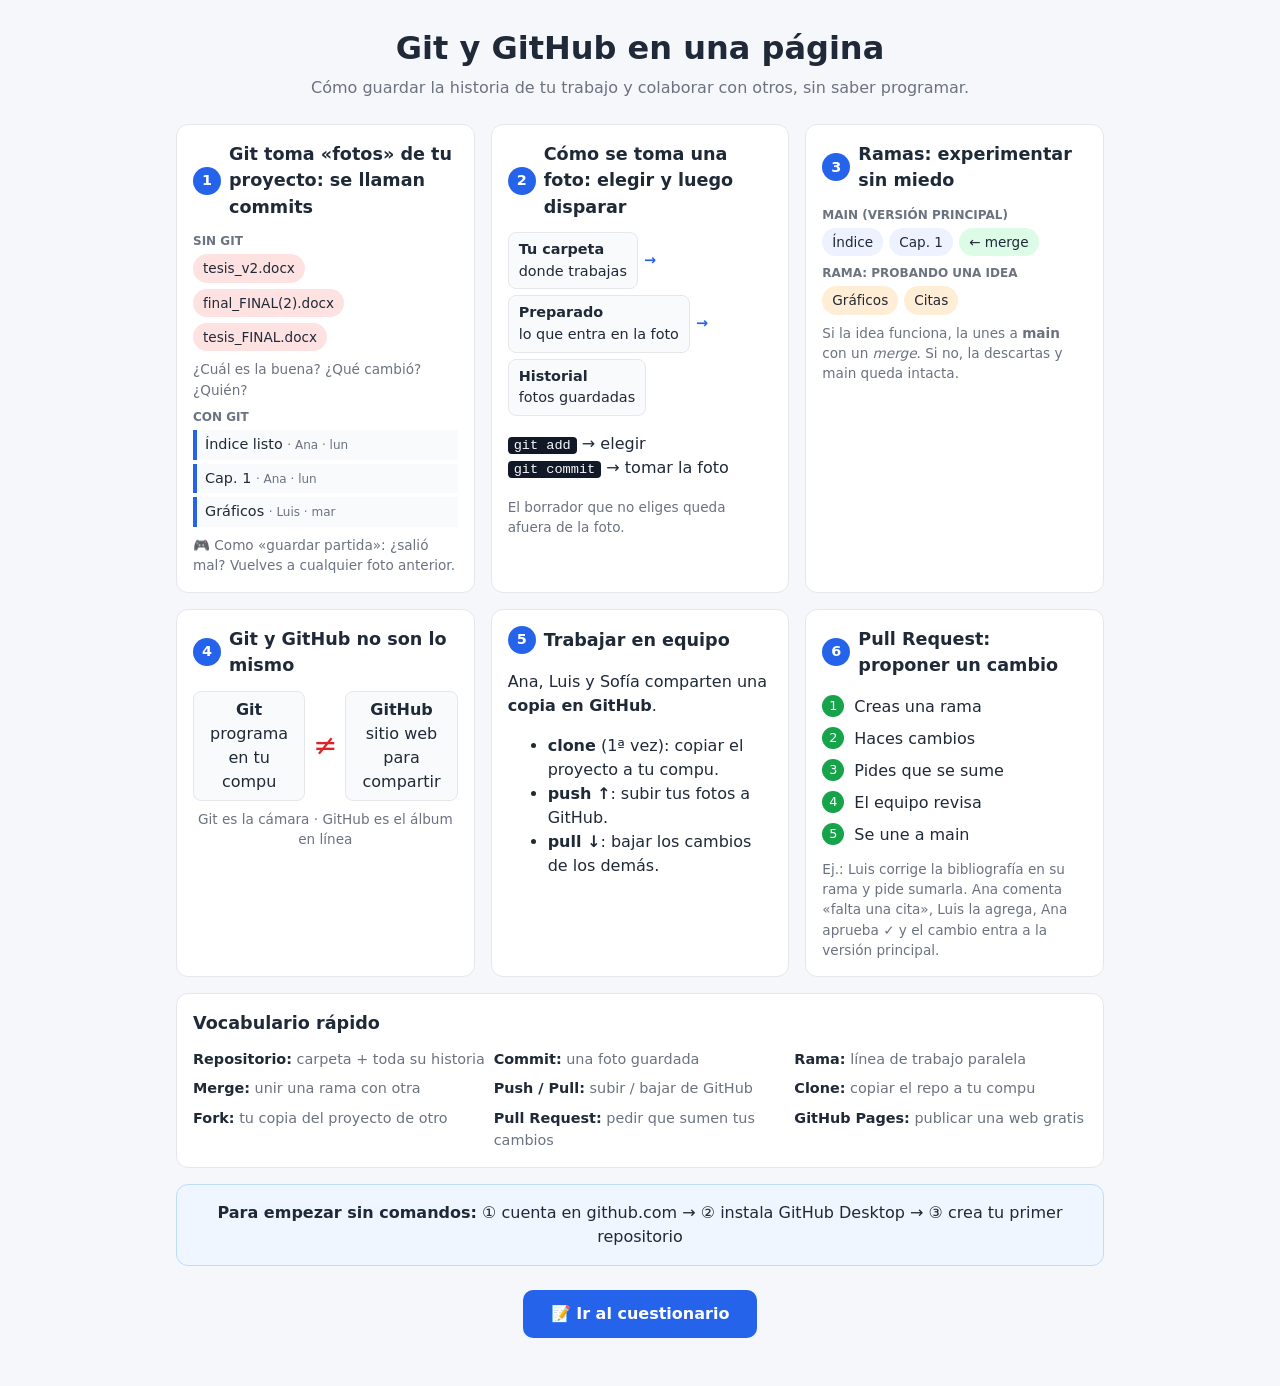
==== index.html @ 1f4c8ba0 "first commit" ====
<!DOCTYPE html>
<html lang="es">
<head>
  <meta charset="UTF-8">
  <meta name="viewport" content="width=device-width, initial-scale=1.0">
  <title>Git y GitHub en una página</title>
  <link rel="stylesheet" href="styles.css">
</head>
<body>
  <main class="contenedor">
    <header>
      <h1>Git y GitHub en una página</h1>
      <p>Cómo guardar la historia de tu trabajo y colaborar con otros, sin saber programar.</p>
    </header>

    <div class="grid">
      <section class="tarjeta">
        <h2><span class="num">1</span> Git toma «fotos» de tu proyecto: se llaman commits</h2>
        <p class="etiqueta">Sin Git</p>
        <div class="chips">
          <span class="chip malo">tesis_v2.docx</span>
          <span class="chip malo">final_FINAL(2).docx</span>
          <span class="chip malo">tesis_FINAL.docx</span>
        </div>
        <p class="nota">¿Cuál es la buena? ¿Qué cambió? ¿Quién?</p>
        <p class="etiqueta">Con Git</p>
        <div class="foto">Índice listo <small>· Ana · lun</small></div>
        <div class="foto">Cap. 1 <small>· Ana · lun</small></div>
        <div class="foto">Gráficos <small>· Luis · mar</small></div>
        <p class="nota">🎮 Como «guardar partida»: ¿salió mal? Vuelves a cualquier foto anterior.</p>
      </section>

      <section class="tarjeta">
        <h2><span class="num">2</span> Cómo se toma una foto: elegir y luego disparar</h2>
        <div class="flujo">
          <span class="caja"><strong>Tu carpeta</strong><br>donde trabajas</span>
          <span class="flecha">→</span>
          <span class="caja"><strong>Preparado</strong><br>lo que entra en la foto</span>
          <span class="flecha">→</span>
          <span class="caja"><strong>Historial</strong><br>fotos guardadas</span>
        </div>
        <p><code>git add</code> → elegir<br><code>git commit</code> → tomar la foto</p>
        <p class="nota">El borrador que no eliges queda afuera de la foto.</p>
      </section>

      <section class="tarjeta">
        <h2><span class="num">3</span> Ramas: experimentar sin miedo</h2>
        <p class="etiqueta">main (versión principal)</p>
        <div class="chips">
          <span class="chip">Índice</span>
          <span class="chip">Cap. 1</span>
          <span class="chip verde">← merge</span>
        </div>
        <p class="etiqueta">rama: probando una idea</p>
        <div class="chips">
          <span class="chip naranja">Gráficos</span>
          <span class="chip naranja">Citas</span>
        </div>
        <p class="nota">Si la idea funciona, la unes a <strong>main</strong> con un <em>merge</em>. Si no, la descartas y main queda intacta.</p>
      </section>

      <section class="tarjeta">
        <h2><span class="num">4</span> Git y GitHub no son lo mismo</h2>
        <div class="comparar">
          <div class="caja"><strong>Git</strong>programa en tu compu</div>
          <span class="igual">≠</span>
          <div class="caja"><strong>GitHub</strong>sitio web para compartir</div>
        </div>
        <p class="nota" style="text-align:center">Git es la cámara · GitHub es el álbum en línea</p>
      </section>

      <section class="tarjeta">
        <h2><span class="num">5</span> Trabajar en equipo</h2>
        <p>Ana, Luis y Sofía comparten una <strong>copia en GitHub</strong>.</p>
        <ul>
          <li><strong>clone</strong> (1ª vez): copiar el proyecto a tu compu.</li>
          <li><strong>push ↑</strong>: subir tus fotos a GitHub.</li>
          <li><strong>pull ↓</strong>: bajar los cambios de los demás.</li>
        </ul>
      </section>

      <section class="tarjeta">
        <h2><span class="num">6</span> Pull Request: proponer un cambio</h2>
        <ol class="pasos">
          <li>Creas una rama</li>
          <li>Haces cambios</li>
          <li>Pides que se sume</li>
          <li>El equipo revisa</li>
          <li>Se une a main</li>
        </ol>
        <p class="nota">Ej.: Luis corrige la bibliografía en su rama y pide sumarla. Ana comenta «falta una cita», Luis la agrega, Ana aprueba ✓ y el cambio entra a la versión principal.</p>
      </section>
    </div>

    <section class="tarjeta" style="margin-top:16px">
      <h2>Vocabulario rápido</h2>
      <dl class="vocab">
        <div><dt>Repositorio:</dt> <dd>carpeta + toda su historia</dd></div>
        <div><dt>Commit:</dt> <dd>una foto guardada</dd></div>
        <div><dt>Rama:</dt> <dd>línea de trabajo paralela</dd></div>
        <div><dt>Merge:</dt> <dd>unir una rama con otra</dd></div>
        <div><dt>Push / Pull:</dt> <dd>subir / bajar de GitHub</dd></div>
        <div><dt>Clone:</dt> <dd>copiar el repo a tu compu</dd></div>
        <div><dt>Fork:</dt> <dd>tu copia del proyecto de otro</dd></div>
        <div><dt>Pull Request:</dt> <dd>pedir que sumen tus cambios</dd></div>
        <div><dt>GitHub Pages:</dt> <dd>publicar una web gratis</dd></div>
      </dl>
    </section>

    <section class="tarjeta empezar">
      <strong>Para empezar sin comandos:</strong>
      ① cuenta en github.com → ② instala GitHub Desktop → ③ crea tu primer repositorio
    </section>

    <div class="centro">
      <a class="boton" href="cuestionario.html">📝 Ir al cuestionario</a>
    </div>
  </main>
</body>
</html>
---- styles.css ----
:root {
  --azul: #2563eb;
  --verde: #16a34a;
  --naranja: #ea580c;
  --morado: #7c3aed;
  --rojo: #dc2626;
  --texto: #1f2937;
  --suave: #6b7280;
  --fondo: #f5f7fb;
  --tarjeta: #ffffff;
  --borde: #e5e7eb;
}

* { box-sizing: border-box; }

body {
  margin: 0;
  font-family: system-ui, -apple-system, "Segoe UI", Roboto, sans-serif;
  color: var(--texto);
  background: var(--fondo);
  line-height: 1.5;
}

.contenedor {
  max-width: 960px;
  margin: 0 auto;
  padding: 24px 16px 48px;
}

header { text-align: center; margin-bottom: 24px; }
header h1 { margin: 0 0 4px; font-size: 2rem; }
header p { margin: 0; color: var(--suave); }

.grid {
  display: grid;
  grid-template-columns: repeat(auto-fit, minmax(280px, 1fr));
  gap: 16px;
}

.tarjeta {
  background: var(--tarjeta);
  border: 1px solid var(--borde);
  border-radius: 12px;
  padding: 16px;
}

.tarjeta h2 {
  margin: 0 0 12px;
  font-size: 1.1rem;
  display: flex;
  align-items: center;
  gap: 8px;
}

.num {
  display: inline-grid;
  place-items: center;
  width: 28px;
  height: 28px;
  border-radius: 50%;
  background: var(--azul);
  color: #fff;
  font-size: 0.9rem;
  flex-shrink: 0;
}

.etiqueta {
  font-size: 0.75rem;
  font-weight: 700;
  color: var(--suave);
  text-transform: uppercase;
  margin: 8px 0 4px;
}

.chips { display: flex; flex-wrap: wrap; gap: 6px; }

.chip {
  padding: 4px 10px;
  border-radius: 999px;
  background: #eef2ff;
  font-size: 0.85rem;
}
.chip.malo { background: #fee2e2; }
.chip.verde { background: #dcfce7; }
.chip.naranja { background: #ffedd5; }

.nota { color: var(--suave); font-size: 0.85rem; margin: 8px 0 0; }

.foto {
  border-left: 4px solid var(--azul);
  padding: 4px 8px;
  margin: 4px 0;
  background: #f8fafc;
  font-size: 0.9rem;
}
.foto small { color: var(--suave); }

.flujo {
  display: flex;
  flex-wrap: wrap;
  align-items: center;
  gap: 6px;
  font-size: 0.9rem;
}
.caja {
  border: 1px solid var(--borde);
  border-radius: 8px;
  padding: 6px 10px;
  background: #f8fafc;
}
.flecha { color: var(--azul); font-weight: 700; }

@media (max-width: 500px) {
  header h1 { font-size: 1.6rem; }
  .flujo { flex-direction: column; align-items: stretch; text-align: center; }
  .flecha { transform: rotate(90deg); }
}

code {
  background: #111827;
  color: #f9fafb;
  padding: 1px 6px;
  border-radius: 4px;
  font-size: 0.85rem;
}

.comparar {
  display: grid;
  grid-template-columns: 1fr auto 1fr;
  align-items: center;
  gap: 8px;
  text-align: center;
}
.comparar .caja strong { display: block; }
.igual { font-size: 1.8rem; color: var(--rojo); }

.pasos { list-style: none; padding: 0; margin: 0; counter-reset: paso; }
.pasos li {
  counter-increment: paso;
  padding: 4px 0 4px 32px;
  position: relative;
}
.pasos li::before {
  content: counter(paso);
  position: absolute;
  left: 0;
  width: 22px;
  height: 22px;
  border-radius: 50%;
  background: var(--verde);
  color: #fff;
  font-size: 0.8rem;
  display: grid;
  place-items: center;
}

.vocab {
  display: grid;
  grid-template-columns: repeat(auto-fit, minmax(240px, 1fr));
  gap: 8px;
  margin: 0;
}
.vocab div { font-size: 0.9rem; }
.vocab dt { font-weight: 700; display: inline; }
.vocab dd { display: inline; margin: 0; color: var(--suave); }

.empezar {
  margin-top: 16px;
  text-align: center;
  background: #eff6ff;
  border-color: #bfdbfe;
}

.boton {
  display: inline-block;
  padding: 12px 28px;
  border: none;
  border-radius: 10px;
  background: var(--azul);
  color: #fff;
  font-size: 1rem;
  font-weight: 600;
  text-decoration: none;
  cursor: pointer;
}
.boton:hover { filter: brightness(1.1); }
.boton.secundario { background: var(--suave); }

.centro { text-align: center; margin-top: 24px; }

/* Cuestionario */
.pregunta { margin-bottom: 16px; }
.pregunta h3 { margin: 0 0 8px; font-size: 1rem; }
.opcion {
  display: block;
  padding: 8px 12px;
  margin: 6px 0;
  border: 1px solid var(--borde);
  border-radius: 8px;
  cursor: pointer;
}
.opcion:hover { background: #f8fafc; }
.opcion input { margin-right: 8px; }
.opcion.correcta { background: #dcfce7; border-color: var(--verde); }
.opcion.incorrecta { background: #fee2e2; border-color: var(--rojo); }

.cronometro { color: var(--suave); text-align: center; margin: 0 0 16px; }

.resultado {
  display: none;
  text-align: center;
  margin-bottom: 16px;
  border-color: var(--verde);
}
.resultado.visible { display: block; }
.resultado .stats {
  display: flex;
  justify-content: center;
  flex-wrap: wrap;
  gap: 24px;
  margin: 8px 0 12px;
}
.resultado .stats strong { display: block; font-size: 1.6rem; }
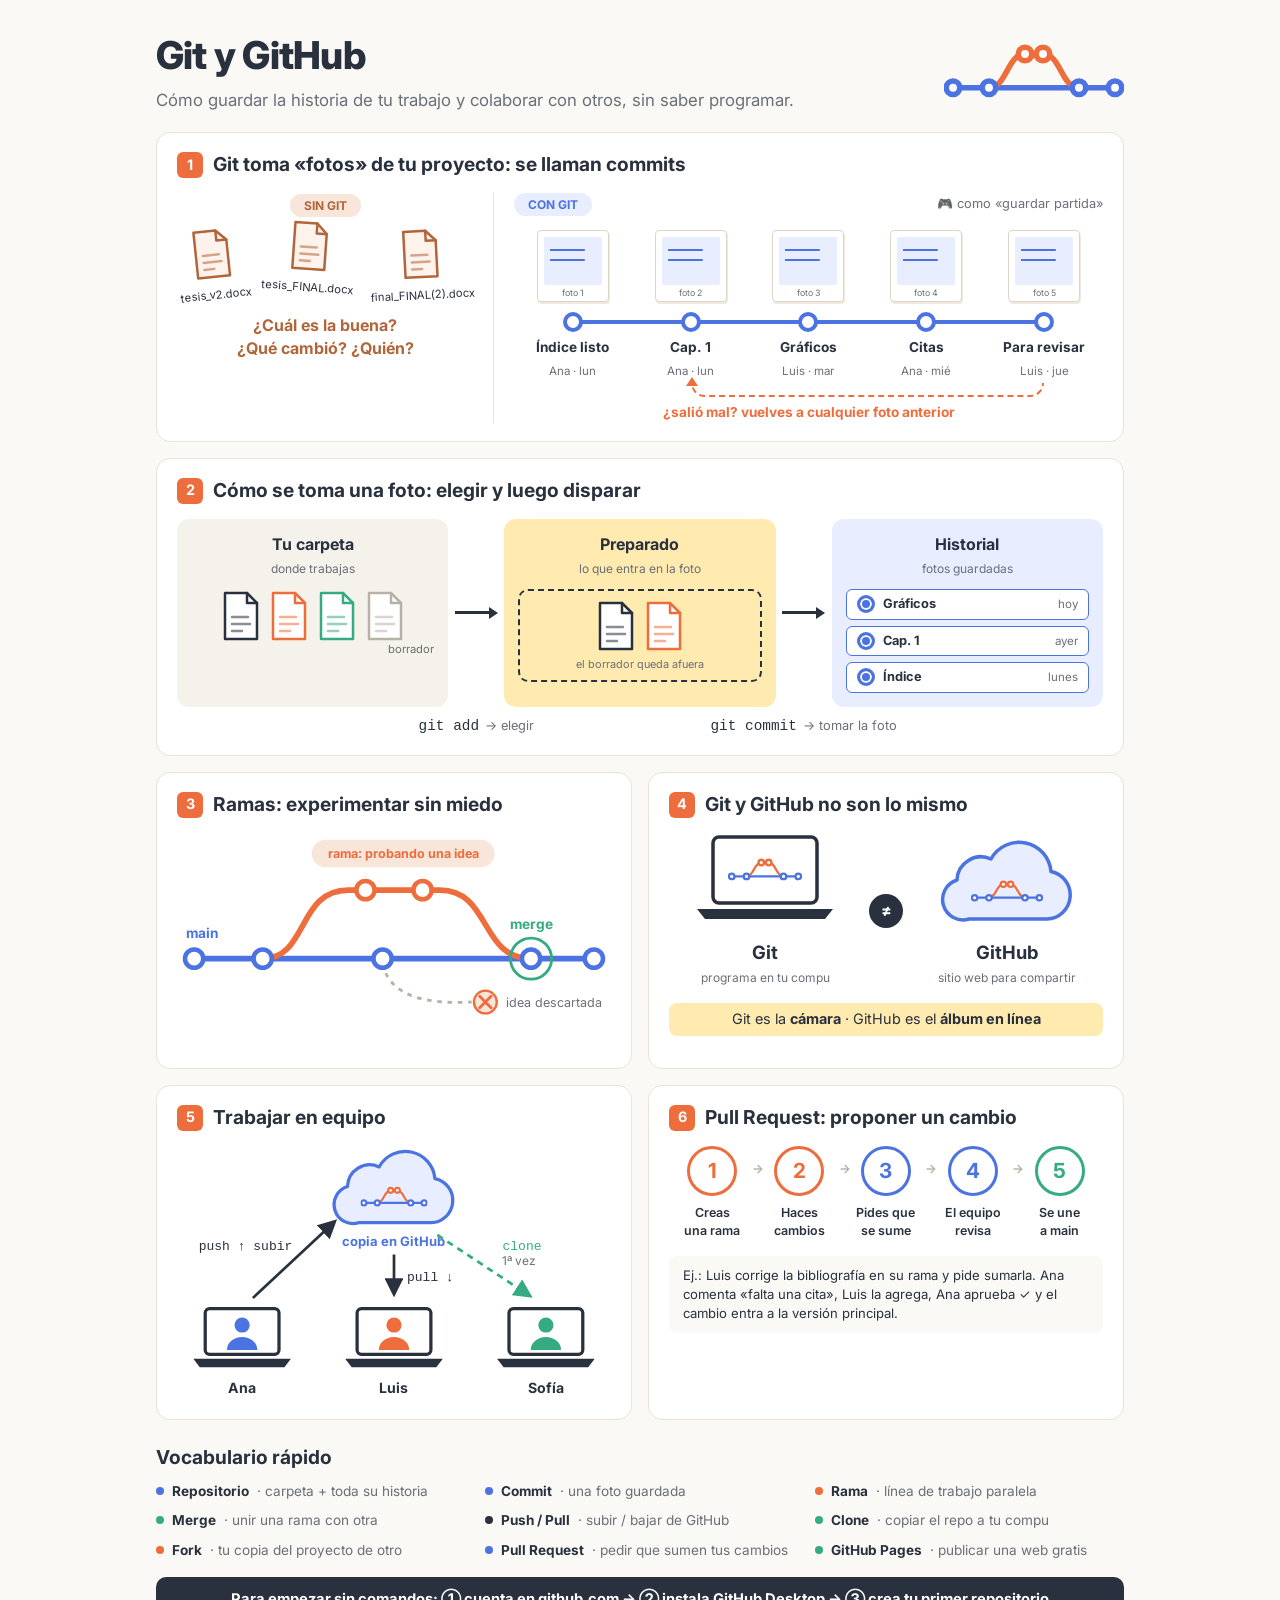
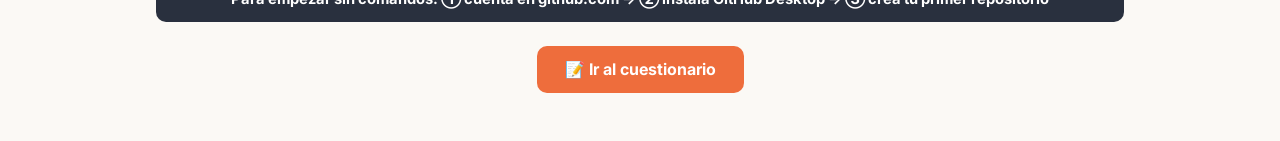
==== commit 9ef5cfdb: "updated styles" ====
--- a/index.html
+++ b/index.html
@@ -3,117 +3,231 @@
 <head>
   <meta charset="UTF-8">
   <meta name="viewport" content="width=device-width, initial-scale=1.0">
-  <title>Git y GitHub en una página</title>
+  <title>Git y GitHub</title>
+  <link rel="preconnect" href="https://fonts.googleapis.com">
+  <link rel="stylesheet" href="https://fonts.googleapis.com/css2?family=Inter:wght@400;600;700;800&display=swap">
   <link rel="stylesheet" href="styles.css">
 </head>
 <body>
+  <!-- Dibujos reutilizables -->
+  <svg width="0" height="0" style="position:absolute" aria-hidden="true">
+    <symbol id="doc" viewBox="0 0 40 50">
+      <g stroke="currentColor" stroke-width="2.5" stroke-linejoin="round" stroke-linecap="round">
+        <path d="M4 2h22l10 10v36H4z"/>
+        <path d="M26 2v10h10" fill="none"/>
+        <path d="M11 26h16M11 33h18M11 40h10" fill="none" opacity=".55"/>
+      </g>
+    </symbol>
+    <symbol id="mini" viewBox="0 0 80 30">
+      <g fill="none" stroke-width="2.5">
+        <path d="M4 23H76" stroke="#4b73e2"/>
+        <path d="M20 23c8 0 8-15 16-15h8c8 0 8 15 16 15" stroke="#ee6d3c"/>
+        <g fill="#fff" stroke="#4b73e2">
+          <circle cx="4" cy="23" r="3"/><circle cx="20" cy="23" r="3"/>
+          <circle cx="60" cy="23" r="3"/><circle cx="76" cy="23" r="3"/>
+        </g>
+        <g fill="#fff" stroke="#ee6d3c"><circle cx="36" cy="8" r="3"/><circle cx="44" cy="8" r="3"/></g>
+      </g>
+    </symbol>
+    <symbol id="nube" viewBox="0 0 140 90">
+      <path d="M32 82h78a24 24 0 0 0 4-47.5A32 32 0 0 0 54 22a24 24 0 0 0-34 21A20 20 0 0 0 32 82z" fill="#e8edff" stroke="#4b73e2" stroke-width="3.5" stroke-linejoin="round"/>
+      <use href="#mini" x="34" y="40" width="72" height="27"/>
+    </symbol>
+    <symbol id="laptop" viewBox="0 0 90 60">
+      <rect x="11" y="2" width="68" height="42" rx="4" fill="#fff" stroke="#29303e" stroke-width="3"/>
+      <path d="M0 48h90l-6 8H6z" fill="#29303e"/>
+      <circle cx="45" cy="17" r="7" fill="currentColor"/>
+      <path d="M31 40a14 12 0 0 1 28 0z" fill="currentColor"/>
+    </symbol>
+    <marker id="punta" viewBox="0 0 10 10" refX="8" refY="5" markerWidth="7" markerHeight="7" orient="auto-start-reverse">
+      <path d="M0 0L10 5L0 10z" fill="#29303e"/>
+    </marker>
+    <marker id="punta-verde" viewBox="0 0 10 10" refX="8" refY="5" markerWidth="7" markerHeight="7" orient="auto-start-reverse">
+      <path d="M0 0L10 5L0 10z" fill="#36ab81"/>
+    </marker>
+  </svg>
+
   <main class="contenedor">
-    <header>
-      <h1>Git y GitHub en una página</h1>
-      <p>Cómo guardar la historia de tu trabajo y colaborar con otros, sin saber programar.</p>
+    <header class="cabecera">
+      <div>
+        <h1>Git y GitHub</h1>
+        <p>Cómo guardar la historia de tu trabajo y colaborar con otros, sin saber programar.</p>
+      </div>
+      <svg class="logo" viewBox="0 0 80 30" aria-hidden="true"><use href="#mini"/></svg>
     </header>
 
     <div class="grid">
-      <section class="tarjeta">
+      <!-- 1 -->
+      <section class="tarjeta ancho">
         <h2><span class="num">1</span> Git toma «fotos» de tu proyecto: se llaman commits</h2>
-        <p class="etiqueta">Sin Git</p>
-        <div class="chips">
-          <span class="chip malo">tesis_v2.docx</span>
-          <span class="chip malo">final_FINAL(2).docx</span>
-          <span class="chip malo">tesis_FINAL.docx</span>
+        <div class="s1">
+          <div class="sin-git">
+            <span class="chip cafe">SIN GIT</span>
+            <div class="docs-sueltos">
+              <figure><svg class="doc"><use href="#doc"/></svg><figcaption>tesis_v2.docx</figcaption></figure>
+              <figure><svg class="doc"><use href="#doc"/></svg><figcaption>tesis_FINAL.docx</figcaption></figure>
+              <figure><svg class="doc"><use href="#doc"/></svg><figcaption>final_FINAL(2).docx</figcaption></figure>
+            </div>
+            <p class="pregunta-cafe">¿Cuál es la buena?<br>¿Qué cambió? ¿Quién?</p>
+          </div>
+
+          <div>
+            <div class="con-git-top">
+              <span class="chip azul">CON GIT</span>
+              <span class="partida">🎮&nbsp;como «guardar partida»</span>
+            </div>
+            <div class="linea-tiempo">
+              <div><div class="foto"><div class="pantalla"></div><small>foto 1</small></div><div class="punto"></div><strong>Índice listo</strong><span>Ana · lun</span></div>
+              <div><div class="foto"><div class="pantalla"></div><small>foto 2</small></div><div class="punto"></div><strong>Cap. 1</strong><span>Ana · lun</span></div>
+              <div><div class="foto"><div class="pantalla"></div><small>foto 3</small></div><div class="punto"></div><strong>Gráficos</strong><span>Luis · mar</span></div>
+              <div><div class="foto"><div class="pantalla"></div><small>foto 4</small></div><div class="punto"></div><strong>Citas</strong><span>Ana · mié</span></div>
+              <div><div class="foto"><div class="pantalla"></div><small>foto 5</small></div><div class="punto"></div><strong>Para revisar</strong><span>Luis · jue</span></div>
+            </div>
+            <div class="volver"></div>
+            <p class="volver-texto">¿salió mal? vuelves a cualquier foto anterior</p>
+          </div>
         </div>
-        <p class="nota">¿Cuál es la buena? ¿Qué cambió? ¿Quién?</p>
-        <p class="etiqueta">Con Git</p>
-        <div class="foto">Índice listo <small>· Ana · lun</small></div>
-        <div class="foto">Cap. 1 <small>· Ana · lun</small></div>
-        <div class="foto">Gráficos <small>· Luis · mar</small></div>
-        <p class="nota">🎮 Como «guardar partida»: ¿salió mal? Vuelves a cualquier foto anterior.</p>
-      </section>
-
-      <section class="tarjeta">
+      </section>
+
+      <!-- 2 -->
+      <section class="tarjeta ancho">
         <h2><span class="num">2</span> Cómo se toma una foto: elegir y luego disparar</h2>
         <div class="flujo">
-          <span class="caja"><strong>Tu carpeta</strong><br>donde trabajas</span>
-          <span class="flecha">→</span>
-          <span class="caja"><strong>Preparado</strong><br>lo que entra en la foto</span>
-          <span class="flecha">→</span>
-          <span class="caja"><strong>Historial</strong><br>fotos guardadas</span>
+          <div class="caja beige">
+            <h3>Tu carpeta</h3>
+            <small>donde trabajas</small>
+            <div class="docs">
+              <svg class="doc oscuro"><use href="#doc"/></svg>
+              <svg class="doc naranja"><use href="#doc"/></svg>
+              <svg class="doc verde"><use href="#doc"/></svg>
+              <svg class="doc gris"><use href="#doc"/></svg>
+            </div>
+            <span class="borrador-etq">borrador</span>
+          </div>
+          <div class="flecha"><span class="cmd"><code>git add</code>→ elegir</span></div>
+          <div class="caja amarilla">
+            <h3>Preparado</h3>
+            <small>lo que entra en la foto</small>
+            <div class="preparado">
+              <div class="docs">
+                <svg class="doc oscuro"><use href="#doc"/></svg>
+                <svg class="doc naranja"><use href="#doc"/></svg>
+              </div>
+              <small>el borrador queda afuera</small>
+            </div>
+          </div>
+          <div class="flecha"><span class="cmd"><code>git commit</code>→ tomar la foto</span></div>
+          <div class="caja lavanda">
+            <h3>Historial</h3>
+            <small>fotos guardadas</small>
+            <ul class="historial">
+              <li>Gráficos <span>hoy</span></li>
+              <li>Cap. 1 <span>ayer</span></li>
+              <li>Índice <span>lunes</span></li>
+            </ul>
+          </div>
         </div>
-        <p><code>git add</code> → elegir<br><code>git commit</code> → tomar la foto</p>
-        <p class="nota">El borrador que no eliges queda afuera de la foto.</p>
-      </section>
-
+      </section>
+
+      <!-- 3 -->
       <section class="tarjeta">
         <h2><span class="num">3</span> Ramas: experimentar sin miedo</h2>
-        <p class="etiqueta">main (versión principal)</p>
-        <div class="chips">
-          <span class="chip">Índice</span>
-          <span class="chip">Cap. 1</span>
-          <span class="chip verde">← merge</span>
-        </div>
-        <p class="etiqueta">rama: probando una idea</p>
-        <div class="chips">
-          <span class="chip naranja">Gráficos</span>
-          <span class="chip naranja">Citas</span>
-        </div>
-        <p class="nota">Si la idea funciona, la unes a <strong>main</strong> con un <em>merge</em>. Si no, la descartas y main queda intacta.</p>
-      </section>
-
+        <svg class="diagrama" viewBox="0 0 380 170" role="img" aria-label="Una rama sale de main, prueba una idea y vuelve a unirse con merge">
+          <rect x="118" y="6" width="160" height="24" rx="12" fill="#f8e6db"/>
+          <text x="198" y="22" text-anchor="middle" font-size="11" font-weight="700" fill="#ee6d3c">rama: probando una idea</text>
+          <path d="M180 114c6 30 40 36 78 34" fill="none" stroke="#b8b2a6" stroke-width="2.5" stroke-dasharray="4 5"/>
+          <circle cx="270" cy="148" r="10" fill="#f8e6db" stroke="#ee6d3c" stroke-width="2"/>
+          <path d="M265 143l10 10M275 143l-10 10" stroke="#ee6d3c" stroke-width="2.5" stroke-linecap="round"/>
+          <text x="288" y="152" font-size="11" fill="#6b6f78">idea descartada</text>
+          <path d="M15 110H365" stroke="#4b73e2" stroke-width="5"/>
+          <path d="M75 110c40 0 30-60 75-60h80c45 0 35 60 80 60" fill="none" stroke="#ee6d3c" stroke-width="5"/>
+          <circle cx="310" cy="110" r="18" fill="none" stroke="#36ab81" stroke-width="2.5"/>
+          <g fill="#fff" stroke="#4b73e2" stroke-width="4">
+            <circle cx="15" cy="110" r="8"/><circle cx="75" cy="110" r="8"/><circle cx="180" cy="110" r="8"/>
+            <circle cx="310" cy="110" r="8"/><circle cx="365" cy="110" r="8"/>
+          </g>
+          <g fill="#fff" stroke="#ee6d3c" stroke-width="4"><circle cx="165" cy="50" r="8"/><circle cx="215" cy="50" r="8"/></g>
+          <text x="8" y="92" font-size="12" font-weight="700" fill="#4b73e2">main</text>
+          <text x="310" y="84" text-anchor="middle" font-size="12" font-weight="700" fill="#36ab81">merge</text>
+        </svg>
+      </section>
+
+      <!-- 4 -->
       <section class="tarjeta">
         <h2><span class="num">4</span> Git y GitHub no son lo mismo</h2>
         <div class="comparar">
-          <div class="caja"><strong>Git</strong>programa en tu compu</div>
-          <span class="igual">≠</span>
-          <div class="caja"><strong>GitHub</strong>sitio web para compartir</div>
+          <div>
+            <svg viewBox="0 0 140 100" aria-hidden="true">
+              <rect x="18" y="4" width="104" height="66" rx="6" fill="#fff" stroke="#29303e" stroke-width="3.5"/>
+              <path d="M2 76h136l-8 10H10z" fill="#29303e"/>
+              <use href="#mini" x="33" y="22" width="74" height="28"/>
+            </svg>
+            <strong>Git</strong>
+            <small>programa en tu compu</small>
+          </div>
+          <span class="distinto">≠</span>
+          <div>
+            <svg viewBox="0 0 140 100" aria-hidden="true"><use href="#nube" y="4" width="140" height="90"/></svg>
+            <strong>GitHub</strong>
+            <small>sitio web para compartir</small>
+          </div>
         </div>
-        <p class="nota" style="text-align:center">Git es la cámara · GitHub es el álbum en línea</p>
-      </section>
-
+        <p class="banda">Git es la <b>cámara</b> · GitHub es el <b>álbum en línea</b></p>
+      </section>
+
+      <!-- 5 -->
       <section class="tarjeta">
         <h2><span class="num">5</span> Trabajar en equipo</h2>
-        <p>Ana, Luis y Sofía comparten una <strong>copia en GitHub</strong>.</p>
-        <ul>
-          <li><strong>clone</strong> (1ª vez): copiar el proyecto a tu compu.</li>
-          <li><strong>push ↑</strong>: subir tus fotos a GitHub.</li>
-          <li><strong>pull ↓</strong>: bajar los cambios de los demás.</li>
-        </ul>
-      </section>
-
+        <svg class="diagrama" viewBox="0 0 400 235" role="img" aria-label="Ana sube con push, Luis baja con pull y Sofía copia con clone desde la copia en GitHub">
+          <use href="#nube" x="140" y="0" width="120" height="78"/>
+          <text x="200" y="92" text-anchor="middle" font-size="12" font-weight="700" fill="#4b73e2">copia en GitHub</text>
+          <path d="M70 140L145 70" stroke="#29303e" stroke-width="2.5" marker-end="url(#punta)"/>
+          <text x="20" y="96" font-size="12" class="mono" fill="#29303e">push ↑ subir</text>
+          <path d="M200 100V136" stroke="#29303e" stroke-width="2.5" marker-end="url(#punta)"/>
+          <text x="212" y="124" font-size="12" class="mono" fill="#29303e">pull ↓</text>
+          <path d="M240 82L325 138" stroke="#36ab81" stroke-width="2.5" stroke-dasharray="6 5" marker-end="url(#punta-verde)"/>
+          <text x="300" y="96" font-size="12" class="mono" fill="#36ab81">clone</text>
+          <text x="300" y="110" font-size="11" fill="#6b6f78">1ª vez</text>
+          <use href="#laptop" x="15" y="148" width="90" height="60" color="#4b73e2"/>
+          <use href="#laptop" x="155" y="148" width="90" height="60" color="#ee6d3c"/>
+          <use href="#laptop" x="295" y="148" width="90" height="60" color="#36ab81"/>
+          <g font-size="13" font-weight="700" text-anchor="middle" fill="#29303e">
+            <text x="60" y="228">Ana</text><text x="200" y="228">Luis</text><text x="340" y="228">Sofía</text>
+          </g>
+        </svg>
+      </section>
+
+      <!-- 6 -->
       <section class="tarjeta">
         <h2><span class="num">6</span> Pull Request: proponer un cambio</h2>
         <ol class="pasos">
-          <li>Creas una rama</li>
-          <li>Haces cambios</li>
-          <li>Pides que se sume</li>
-          <li>El equipo revisa</li>
-          <li>Se une a main</li>
+          <li style="--c:var(--naranja)"><b>1</b>Creas<br>una rama</li>
+          <li style="--c:var(--naranja)"><b>2</b>Haces<br>cambios</li>
+          <li style="--c:var(--azul)"><b>3</b>Pides que<br>se sume</li>
+          <li style="--c:var(--azul)"><b>4</b>El equipo<br>revisa</li>
+          <li style="--c:var(--verde)"><b>5</b>Se une<br>a main</li>
         </ol>
-        <p class="nota">Ej.: Luis corrige la bibliografía en su rama y pide sumarla. Ana comenta «falta una cita», Luis la agrega, Ana aprueba ✓ y el cambio entra a la versión principal.</p>
+        <p class="ejemplo">Ej.: Luis corrige la bibliografía en su rama y pide sumarla. Ana comenta «falta una cita», Luis la agrega, Ana aprueba ✓ y el cambio entra a la versión principal.</p>
       </section>
     </div>
 
-    <section class="tarjeta" style="margin-top:16px">
-      <h2>Vocabulario rápido</h2>
-      <dl class="vocab">
-        <div><dt>Repositorio:</dt> <dd>carpeta + toda su historia</dd></div>
-        <div><dt>Commit:</dt> <dd>una foto guardada</dd></div>
-        <div><dt>Rama:</dt> <dd>línea de trabajo paralela</dd></div>
-        <div><dt>Merge:</dt> <dd>unir una rama con otra</dd></div>
-        <div><dt>Push / Pull:</dt> <dd>subir / bajar de GitHub</dd></div>
-        <div><dt>Clone:</dt> <dd>copiar el repo a tu compu</dd></div>
-        <div><dt>Fork:</dt> <dd>tu copia del proyecto de otro</dd></div>
-        <div><dt>Pull Request:</dt> <dd>pedir que sumen tus cambios</dd></div>
-        <div><dt>GitHub Pages:</dt> <dd>publicar una web gratis</dd></div>
-      </dl>
-    </section>
-
-    <section class="tarjeta empezar">
-      <strong>Para empezar sin comandos:</strong>
-      ① cuenta en github.com → ② instala GitHub Desktop → ③ crea tu primer repositorio
-    </section>
+    <h2 class="vocab-titulo">Vocabulario rápido</h2>
+    <dl class="vocab">
+      <div><dt>Repositorio</dt><dd>· carpeta + toda su historia</dd></div>
+      <div><dt>Commit</dt><dd>· una foto guardada</dd></div>
+      <div style="--c:var(--naranja)"><dt>Rama</dt><dd>· línea de trabajo paralela</dd></div>
+      <div style="--c:var(--verde)"><dt>Merge</dt><dd>· unir una rama con otra</dd></div>
+      <div style="--c:var(--texto)"><dt>Push / Pull</dt><dd>· subir / bajar de GitHub</dd></div>
+      <div style="--c:var(--verde)"><dt>Clone</dt><dd>· copiar el repo a tu compu</dd></div>
+      <div style="--c:var(--naranja)"><dt>Fork</dt><dd>· tu copia del proyecto de otro</dd></div>
+      <div><dt>Pull Request</dt><dd>· pedir que sumen tus cambios</dd></div>
+      <div style="--c:var(--verde)"><dt>GitHub Pages</dt><dd>· publicar una web gratis</dd></div>
+    </dl>
+
+    <p class="empezar">Para empezar sin comandos: ① cuenta en github.com → ② instala GitHub Desktop → ③ crea tu primer repositorio</p>
 
     <div class="centro">
-      <a class="boton" href="cuestionario.html">📝 Ir al cuestionario</a>
+      <a class="boton" href="cuestionario.html">📝&nbsp;Ir al cuestionario</a>
     </div>
   </main>
 </body>
--- a/styles.css
+++ b/styles.css
@@ -1,208 +1,403 @@
 :root {
-  --azul: #2563eb;
-  --verde: #16a34a;
-  --naranja: #ea580c;
-  --morado: #7c3aed;
-  --rojo: #dc2626;
-  --texto: #1f2937;
-  --suave: #6b7280;
-  --fondo: #f5f7fb;
+  --fondo: #fbf9f5;
   --tarjeta: #ffffff;
-  --borde: #e5e7eb;
+  --borde: #e9e3d8;
+  --texto: #29303e;
+  --suave: #6b6f78;
+  --azul: #4b73e2;
+  --naranja: #ee6d3c;
+  --verde: #36ab81;
+  --cafe: #b1653a;
+  --beige: #f5f2eb;
+  --amarillo: #ffeaaf;
+  --lavanda: #e8edff;
+  --durazno: #f8e6db;
+  --gris: #b8b2a6;
 }
 
 * { box-sizing: border-box; }
 
 body {
   margin: 0;
-  font-family: system-ui, -apple-system, "Segoe UI", Roboto, sans-serif;
+  font-family: "Inter", system-ui, -apple-system, "Segoe UI", Roboto, sans-serif;
   color: var(--texto);
   background: var(--fondo);
-  line-height: 1.5;
-}
+  line-height: 1.45;
+}
+
+code, .mono { font-family: ui-monospace, "SF Mono", Menlo, Consolas, monospace; }
 
 .contenedor {
-  max-width: 960px;
+  max-width: 1000px;
   margin: 0 auto;
-  padding: 24px 16px 48px;
-}
-
-header { text-align: center; margin-bottom: 24px; }
-header h1 { margin: 0 0 4px; font-size: 2rem; }
-header p { margin: 0; color: var(--suave); }
-
-.grid {
-  display: grid;
-  grid-template-columns: repeat(auto-fit, minmax(280px, 1fr));
+  padding: 28px 16px 48px;
+}
+
+/* Encabezado */
+.cabecera {
+  display: flex;
+  justify-content: space-between;
+  align-items: center;
   gap: 16px;
-}
+  margin-bottom: 20px;
+}
+.cabecera h1 { margin: 0 0 4px; font-size: 2.4rem; font-weight: 800; letter-spacing: -0.02em; }
+.cabecera p { margin: 0; color: var(--suave); font-size: 1.05rem; }
+.logo { width: 180px; flex-shrink: 0; }
+
+/* Tarjetas */
+.grid { display: grid; grid-template-columns: 1fr 1fr; gap: 16px; }
+.ancho { grid-column: 1 / -1; }
 
 .tarjeta {
   background: var(--tarjeta);
-  border: 1px solid var(--borde);
-  border-radius: 12px;
-  padding: 16px;
+  border: 1.5px solid var(--borde);
+  border-radius: 14px;
+  padding: 18px 20px;
 }
 
 .tarjeta h2 {
-  margin: 0 0 12px;
-  font-size: 1.1rem;
+  margin: 0 0 14px;
+  font-size: 1.2rem;
+  font-weight: 700;
   display: flex;
   align-items: center;
-  gap: 8px;
+  gap: 10px;
 }
 
 .num {
   display: inline-grid;
   place-items: center;
-  width: 28px;
-  height: 28px;
-  border-radius: 50%;
-  background: var(--azul);
+  width: 26px;
+  height: 26px;
+  border-radius: 6px;
+  background: var(--naranja);
   color: #fff;
   font-size: 0.9rem;
   flex-shrink: 0;
 }
 
-.etiqueta {
+.chip {
+  display: inline-block;
+  padding: 3px 14px;
+  border-radius: 999px;
   font-size: 0.75rem;
   font-weight: 700;
+}
+.chip.cafe { background: var(--durazno); color: var(--cafe); }
+.chip.azul { background: var(--lavanda); color: var(--azul); }
+
+.doc { width: 40px; height: 50px; }
+.diagrama { width: 100%; height: auto; display: block; }
+
+/* 1. Commits */
+.s1 { display: grid; grid-template-columns: 1fr 2.8fr; gap: 20px; }
+.sin-git { text-align: center; border-right: 1.5px solid var(--borde); padding-right: 20px; }
+.docs-sueltos { display: flex; justify-content: center; gap: 14px; margin: 12px 0 8px; }
+.docs-sueltos figure { margin: 0; color: var(--cafe); fill: #fdf3ec; font-size: 0.7rem; }
+.docs-sueltos figure:nth-child(1) { transform: rotate(-6deg); }
+.docs-sueltos figure:nth-child(2) { transform: translateY(-8px) rotate(4deg); }
+.docs-sueltos figure:nth-child(3) { transform: rotate(-3deg); }
+.docs-sueltos figcaption { color: var(--texto); margin-top: 4px; }
+.pregunta-cafe { color: var(--cafe); font-weight: 700; margin: 10px 0 0; }
+
+.con-git-top { display: flex; justify-content: space-between; align-items: center; gap: 8px; }
+.partida { font-size: 0.8rem; color: var(--suave); }
+
+.linea-tiempo {
+  --alto-foto: 72px;
+  display: grid;
+  grid-template-columns: repeat(5, 1fr);
+  position: relative;
+  margin-top: 14px;
+  text-align: center;
+}
+.linea-tiempo::before {
+  content: "";
+  position: absolute;
+  left: 10%;
+  right: 10%;
+  top: calc(var(--alto-foto) + 18px);
+  height: 4px;
+  background: var(--azul);
+  border-radius: 2px;
+}
+.foto {
+  width: 72px;
+  max-width: 90%;
+  height: var(--alto-foto);
+  margin: 0 auto;
+  background: #fff;
+  border: 1.5px solid #ddd6c8;
+  border-radius: 4px;
+  padding: 6px 6px 0;
+  box-shadow: 1px 2px 0 #efe9de;
+  display: flex;
+  flex-direction: column;
+}
+.foto .pantalla {
+  flex: 1;
+  background: var(--lavanda) repeating-linear-gradient(transparent 0 6px, var(--azul) 6px 8px, transparent 8px 10px) no-repeat 6px 6px / 60% 26px;
+  border-radius: 2px;
+}
+.foto small { font-size: 0.55rem; color: var(--suave); padding: 2px 0; }
+.punto {
+  position: relative;
+  z-index: 1;
+  width: 20px;
+  height: 20px;
+  margin: 10px auto 6px;
+  border-radius: 50%;
+  background: #fff;
+  border: 4px solid var(--azul);
+}
+.linea-tiempo strong { display: block; font-size: 0.85rem; }
+.linea-tiempo span { font-size: 0.72rem; color: var(--suave); }
+
+.volver {
+  position: relative;
+  margin: 2px 10% 0 30%;
+  height: 14px;
+  border: 2px dashed var(--naranja);
+  border-top: none;
+  border-radius: 0 0 14px 14px;
+}
+.volver::before {
+  content: "";
+  position: absolute;
+  left: -7px;
+  top: -6px;
+  border: 6px solid transparent;
+  border-bottom: 9px solid var(--naranja);
+  border-top: none;
+}
+.volver-texto { text-align: center; color: var(--naranja); font-weight: 700; font-size: 0.85rem; margin: 6px 0 0; }
+
+/* 2. Tomar la foto */
+.flujo {
+  display: grid;
+  grid-template-columns: 1fr 56px 1fr 56px 1fr;
+  align-items: stretch;
+  margin-bottom: 30px;
+}
+.caja {
+  border-radius: 12px;
+  padding: 14px;
+  text-align: center;
+}
+.caja h3 { margin: 0; font-size: 1rem; }
+.caja > small { color: var(--suave); font-size: 0.75rem; }
+.caja.beige { background: var(--beige); }
+.caja.amarilla { background: var(--amarillo); }
+.caja.lavanda { background: var(--lavanda); }
+
+.docs { display: flex; justify-content: center; align-items: flex-end; gap: 8px; margin-top: 12px; }
+.docs .doc { fill: #fff; }
+.docs .oscuro { color: var(--texto); }
+.docs .naranja { color: var(--naranja); }
+.docs .verde { color: var(--verde); }
+.docs .gris { color: var(--gris); }
+.borrador-etq { display: block; text-align: right; font-size: 0.7rem; color: var(--suave); }
+
+.preparado {
+  border: 2px dashed var(--texto);
+  border-radius: 10px;
+  margin-top: 10px;
+  padding: 10px 8px 6px;
+}
+.preparado .docs { margin-top: 0; }
+.preparado small { font-size: 0.68rem; color: var(--suave); }
+
+.historial { list-style: none; margin: 10px 0 0; padding: 0; display: grid; gap: 6px; }
+.historial li {
+  display: flex;
+  align-items: center;
+  gap: 8px;
+  background: #fff;
+  border: 1.5px solid var(--azul);
+  border-radius: 6px;
+  padding: 5px 10px;
+  font-size: 0.8rem;
+  font-weight: 700;
+  text-align: left;
+}
+.historial li::before {
+  content: "";
+  width: 12px;
+  height: 12px;
+  border-radius: 50%;
+  border: 3px solid var(--azul);
+  box-shadow: inset 0 0 0 2px #fff;
+  background: var(--azul);
+  flex-shrink: 0;
+}
+.historial li span { margin-left: auto; font-weight: 400; color: var(--suave); font-size: 0.72rem; }
+
+.flecha {
+  position: relative;
+  display: flex;
+  align-items: center;
+  justify-content: center;
+}
+.flecha::before {
+  content: "";
+  width: 34px;
+  height: 2.5px;
+  background: var(--texto);
+}
+.flecha::after {
+  content: "";
+  border: 6px solid transparent;
+  border-left: 9px solid var(--texto);
+  border-right: none;
+}
+.cmd {
+  position: absolute;
+  bottom: -30px;
+  left: 50%;
+  transform: translateX(-50%);
+  white-space: nowrap;
+  font-size: 0.8rem;
   color: var(--suave);
-  text-transform: uppercase;
-  margin: 8px 0 4px;
-}
-
-.chips { display: flex; flex-wrap: wrap; gap: 6px; }
-
-.chip {
-  padding: 4px 10px;
-  border-radius: 999px;
-  background: #eef2ff;
-  font-size: 0.85rem;
-}
-.chip.malo { background: #fee2e2; }
-.chip.verde { background: #dcfce7; }
-.chip.naranja { background: #ffedd5; }
-
-.nota { color: var(--suave); font-size: 0.85rem; margin: 8px 0 0; }
-
-.foto {
-  border-left: 4px solid var(--azul);
-  padding: 4px 8px;
-  margin: 4px 0;
-  background: #f8fafc;
-  font-size: 0.9rem;
-}
-.foto small { color: var(--suave); }
-
-.flujo {
-  display: flex;
-  flex-wrap: wrap;
-  align-items: center;
-  gap: 6px;
-  font-size: 0.9rem;
-}
-.caja {
-  border: 1px solid var(--borde);
-  border-radius: 8px;
-  padding: 6px 10px;
-  background: #f8fafc;
-}
-.flecha { color: var(--azul); font-weight: 700; }
-
-@media (max-width: 500px) {
-  header h1 { font-size: 1.6rem; }
-  .flujo { flex-direction: column; align-items: stretch; text-align: center; }
-  .flecha { transform: rotate(90deg); }
-}
-
-code {
-  background: #111827;
-  color: #f9fafb;
-  padding: 1px 6px;
-  border-radius: 4px;
-  font-size: 0.85rem;
-}
-
+}
+.cmd code { color: var(--texto); font-size: 0.9rem; margin-right: 6px; }
+
+/* 4. Git ≠ GitHub */
 .comparar {
   display: grid;
   grid-template-columns: 1fr auto 1fr;
   align-items: center;
+  text-align: center;
   gap: 8px;
-  text-align: center;
-}
-.comparar .caja strong { display: block; }
-.igual { font-size: 1.8rem; color: var(--rojo); }
-
-.pasos { list-style: none; padding: 0; margin: 0; counter-reset: paso; }
-.pasos li {
-  counter-increment: paso;
-  padding: 4px 0 4px 32px;
-  position: relative;
-}
-.pasos li::before {
-  content: counter(paso);
+}
+.comparar svg { width: 140px; max-width: 100%; height: auto; }
+.comparar strong { display: block; font-size: 1.15rem; }
+.comparar small { color: var(--suave); font-size: 0.75rem; }
+.distinto {
+  display: grid;
+  place-items: center;
+  width: 34px;
+  height: 34px;
+  border-radius: 50%;
+  background: var(--texto);
+  color: #fff;
+  font-weight: 700;
+}
+.banda {
+  background: var(--amarillo);
+  border-radius: 8px;
+  padding: 6px 12px;
+  text-align: center;
+  font-size: 0.9rem;
+  margin-top: 14px;
+}
+
+/* 6. Pull Request */
+.pasos {
+  list-style: none;
+  padding: 0;
+  margin: 6px 0 16px;
+  display: grid;
+  grid-template-columns: repeat(5, 1fr);
+  text-align: center;
+  font-size: 0.78rem;
+  font-weight: 600;
+}
+.pasos li { position: relative; }
+.pasos li:not(:last-child)::after {
+  content: "→";
   position: absolute;
-  left: 0;
-  width: 22px;
-  height: 22px;
+  right: -8px;
+  top: 14px;
+  color: var(--gris);
+  font-weight: 700;
+}
+.pasos b {
+  display: grid;
+  place-items: center;
+  width: 50px;
+  height: 50px;
+  margin: 0 auto 8px;
   border-radius: 50%;
-  background: var(--verde);
-  color: #fff;
-  font-size: 0.8rem;
-  display: grid;
-  place-items: center;
-}
-
+  border: 3px solid var(--c);
+  color: var(--c);
+  font-size: 1.3rem;
+}
+.ejemplo {
+  background: var(--fondo);
+  border-radius: 8px;
+  padding: 10px 14px;
+  font-size: 0.82rem;
+  margin: 0;
+}
+
+/* Vocabulario */
+.vocab-titulo { margin: 24px 0 10px; font-size: 1.2rem; }
 .vocab {
   display: grid;
-  grid-template-columns: repeat(auto-fit, minmax(240px, 1fr));
-  gap: 8px;
+  grid-template-columns: repeat(3, 1fr);
+  gap: 10px 20px;
   margin: 0;
-}
-.vocab div { font-size: 0.9rem; }
-.vocab dt { font-weight: 700; display: inline; }
-.vocab dd { display: inline; margin: 0; color: var(--suave); }
+  font-size: 0.85rem;
+}
+.vocab div { display: flex; align-items: baseline; gap: 8px; }
+.vocab div::before {
+  content: "";
+  width: 8px;
+  height: 8px;
+  border-radius: 50%;
+  background: var(--c, var(--azul));
+  flex-shrink: 0;
+  transform: translateY(-1px);
+}
+.vocab dt { font-weight: 700; }
+.vocab dd { margin: 0; color: var(--suave); }
 
 .empezar {
   margin-top: 16px;
-  text-align: center;
-  background: #eff6ff;
-  border-color: #bfdbfe;
-}
-
+  background: var(--texto);
+  color: #fff;
+  border-radius: 10px;
+  padding: 12px 16px;
+  text-align: center;
+  font-weight: 700;
+  font-size: 0.92rem;
+}
+
+/* Botones */
 .boton {
   display: inline-block;
   padding: 12px 28px;
   border: none;
   border-radius: 10px;
-  background: var(--azul);
+  background: var(--naranja);
   color: #fff;
+  font: inherit;
   font-size: 1rem;
-  font-weight: 600;
+  font-weight: 700;
   text-decoration: none;
   cursor: pointer;
 }
-.boton:hover { filter: brightness(1.1); }
-.boton.secundario { background: var(--suave); }
+.boton:hover { filter: brightness(1.08); }
 
 .centro { text-align: center; margin-top: 24px; }
+.centro a:not(.boton) { color: var(--azul); }
 
 /* Cuestionario */
 .pregunta { margin-bottom: 16px; }
 .pregunta h3 { margin: 0 0 8px; font-size: 1rem; }
 .opcion {
   display: block;
-  padding: 8px 12px;
+  padding: 9px 12px;
   margin: 6px 0;
-  border: 1px solid var(--borde);
+  border: 1.5px solid var(--borde);
   border-radius: 8px;
   cursor: pointer;
 }
-.opcion:hover { background: #f8fafc; }
-.opcion input { margin-right: 8px; }
-.opcion.correcta { background: #dcfce7; border-color: var(--verde); }
-.opcion.incorrecta { background: #fee2e2; border-color: var(--rojo); }
+.opcion:hover { background: var(--beige); }
+.opcion input { margin-right: 8px; accent-color: var(--azul); }
+.opcion.correcta { background: #e1f4ec; border-color: var(--verde); }
+.opcion.incorrecta { background: var(--durazno); border-color: var(--naranja); }
 
 .cronometro { color: var(--suave); text-align: center; margin: 0 0 16px; }
 
@@ -213,6 +408,7 @@
   border-color: var(--verde);
 }
 .resultado.visible { display: block; }
+.resultado h2 { justify-content: center; }
 .resultado .stats {
   display: flex;
   justify-content: center;
@@ -221,3 +417,30 @@
   margin: 8px 0 12px;
 }
 .resultado .stats strong { display: block; font-size: 1.6rem; }
+
+/* Celular */
+@media (max-width: 720px) {
+  .cabecera h1 { font-size: 1.7rem; }
+  .logo { display: none; }
+  .grid { grid-template-columns: 1fr; }
+  .tarjeta { padding: 16px 14px; }
+
+  .s1 { grid-template-columns: 1fr; }
+  .sin-git { border-right: none; border-bottom: 1.5px solid var(--borde); padding: 0 0 14px; }
+  .linea-tiempo { --alto-foto: 54px; }
+  .foto { width: 54px; }
+  .linea-tiempo strong { font-size: 0.72rem; }
+  .linea-tiempo span { font-size: 0.62rem; }
+
+  .flujo { grid-template-columns: 1fr; margin-bottom: 0; }
+  .flecha { flex-direction: column; padding: 8px 0; }
+  .flecha::before { width: 2.5px; height: 22px; }
+  .flecha::after { border: 6px solid transparent; border-top: 9px solid var(--texto); border-bottom: none; }
+  .cmd { position: static; transform: none; margin-top: 4px; }
+
+  .pasos { font-size: 0.68rem; }
+  .pasos b { width: 40px; height: 40px; font-size: 1.05rem; }
+  .pasos li:not(:last-child)::after { top: 10px; right: -6px; }
+
+  .vocab { grid-template-columns: 1fr; }
+}
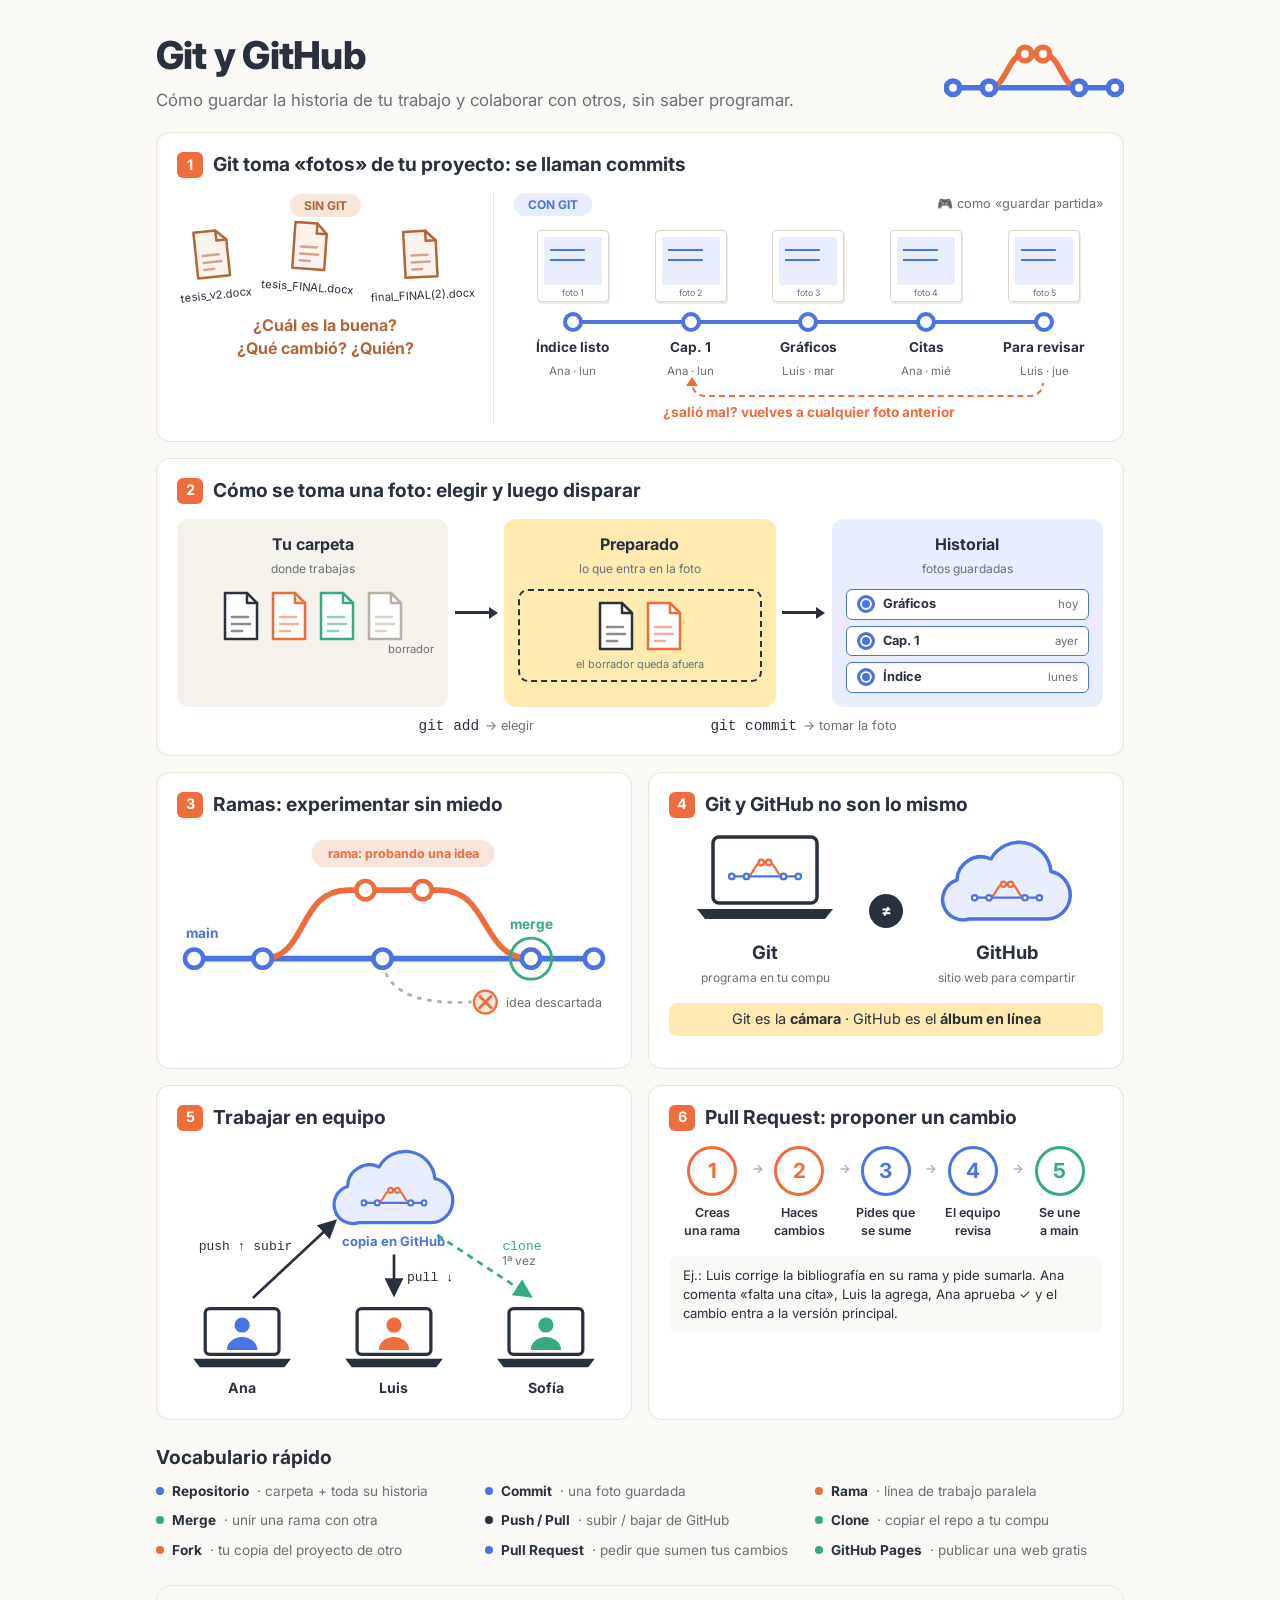
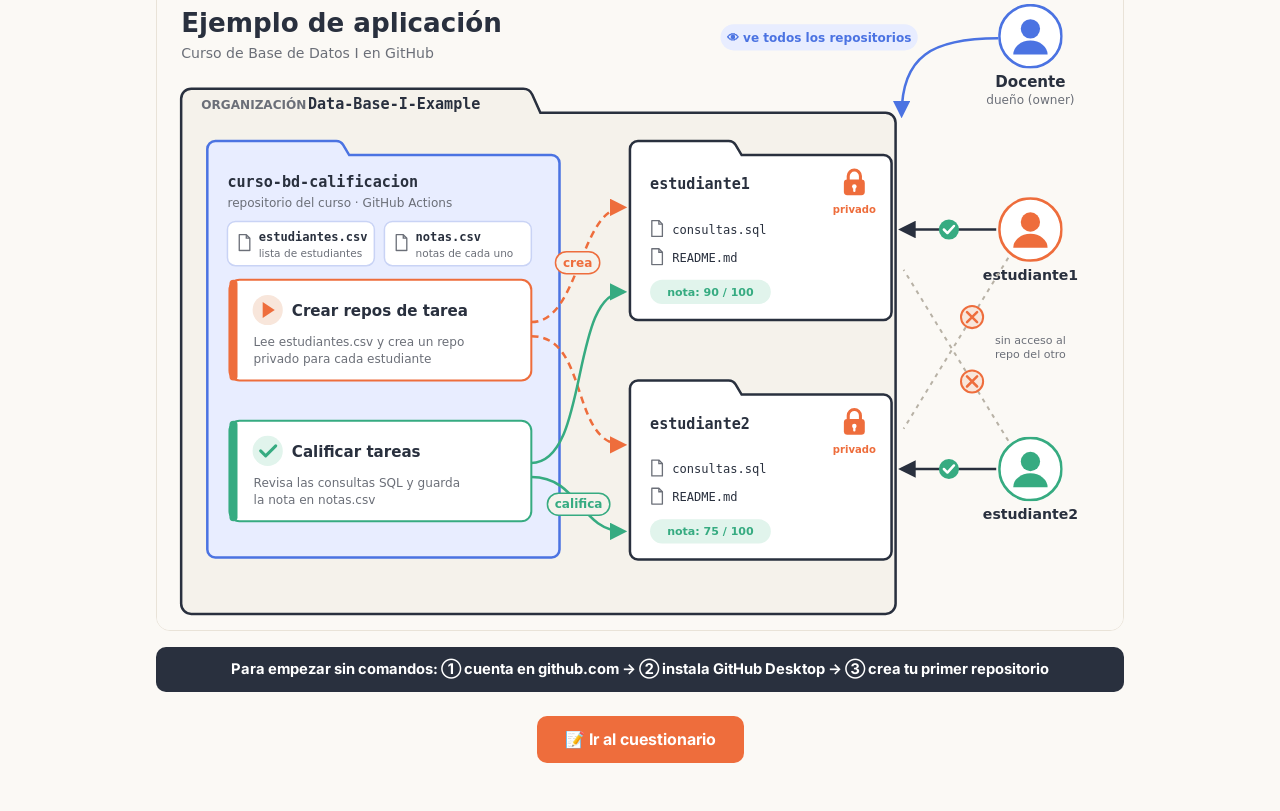
==== commit 1a038f94: "Added example" ====
--- a/index.html
+++ b/index.html
@@ -224,6 +224,12 @@
       <div style="--c:var(--verde)"><dt>GitHub Pages</dt><dd>· publicar una web gratis</dd></div>
     </dl>
 
+    <figure class="tarjeta ejemplo-app">
+      <div class="ejemplo-app-scroll">
+        <img src="img/ejemplo-aplicacion.svg" alt="Organización Data-Base-I-Example: el docente ve todos los repositorios; el repo curso-bd-calificacion tiene la lista de estudiantes, las notas y las actions para crear y calificar los repos privados de cada estudiante">
+      </div>
+    </figure>
+
     <p class="empezar">Para empezar sin comandos: ① cuenta en github.com → ② instala GitHub Desktop → ③ crea tu primer repositorio</p>
 
     <div class="centro">
--- a/styles.css
+++ b/styles.css
@@ -353,6 +353,10 @@
 .vocab dt { font-weight: 700; }
 .vocab dd { margin: 0; color: var(--suave); }
 
+.ejemplo-app { margin: 24px 0 0; padding: 0; overflow: hidden; }
+.ejemplo-app-scroll { overflow-x: auto; }
+.ejemplo-app img { display: block; width: 100%; min-width: 640px; height: auto; }
+
 .empezar {
   margin-top: 16px;
   background: var(--texto);
